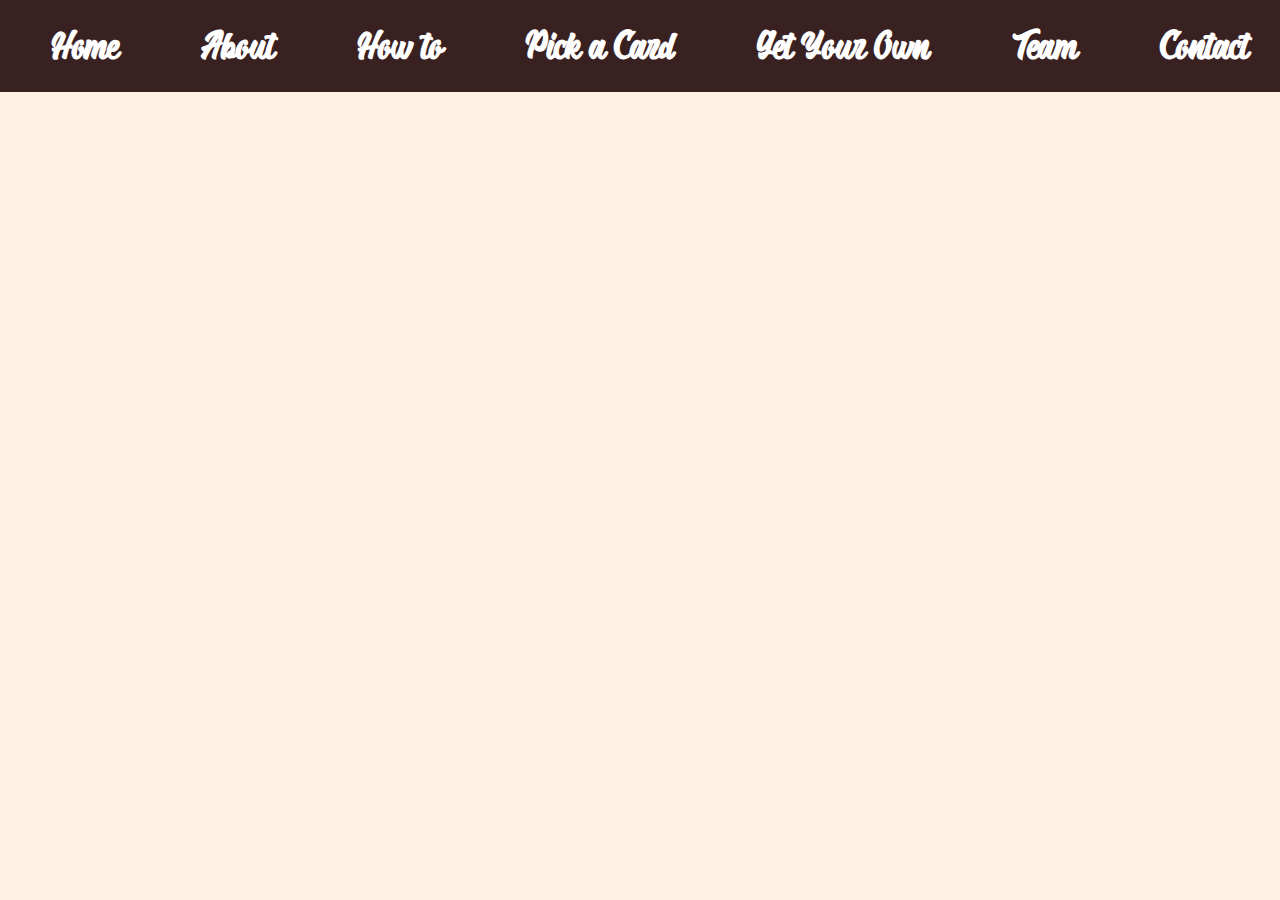
==== index.html @ b7a6a22b "Update index.html" ====
<!DOCTYPE html>
<html lang="en">
  <head>
    <meta charset="UTF-8" />
    <meta name="viewport" content="width=device-width, initial-scale=1.0" />
    <title>Daily Cyclical Affirmations</title>
    <link rel="stylesheet" href="styles.css" />
  </head> 
 
  <body>
    <div class="menu-bar">
       
      <h1 onclick="showSection('home')">Home</h1>
      <h1 onclick="showSection('about')">About</h1>
      <h1 onclick="showSection('how-to')">How to</h1>
      <h1 onclick="showSection('pick-a-card')">Pick a Card</h1>
      <h1 onclick="showSection('get-your-own')">Get Your Own</h1>
      <h1 onclick="showSection('team')">Team</h1>
      <h1 onclick="showSection('contact')">Contact</h1>
    </div>

     <script src="script.js"></script>
    <style>
      /* Normal link color */
      a {
          color: rgb(243, 86, 29);  /* Change this to your desired color */
          text-decoration: none;  /* Remove underline if needed */
      }

      /* Visited link color */
      a:visited {
          color: rgb(165, 90, 9);  /* Change this to your desired color */
      }

      /* Hover link color */
      a:hover {
          color: red;  /* Change this to your desired color */
          text-decoration: underline;  /* Add underline on hover if needed */
      }

      /* Active link color */
      a:active {
          color: rgb(79, 21, 7);  /* Change this to your desired color */
      }
  </style>
    <div id="home" class="section">
      <h2>Welcome to your</h2>
      <h1>Daily Cyclical Affirmations</h1>
      <h2>stay connected</h2>
      <br /><br />
      <img src="homeimagee.png" alt="homeimagee" style="width: 40%; height: 40%;" />
      <br /><br />
      <h2>
        The affirmations were carefully co-created to serve as your daily dose
        of connection
      </h2>
      <h2>to yourself,</h2>
      <h2>your cycle,</h2>
      <h2>your emotions</h2>
      <h2>and to nature.</h2>
      <br /><br />
      <h2>
        This deck is for all women, regardless of gender, a regular or irregular
        cycle, or the presence of the uterus as an organ.
      </h2>
      <br /><br />
      <h2>A collaborative project by
        <a href="https://aarruu.com" target="_blank">aru</a> and
        <a href="https://duaraconcept.com" target="_blank">duaraconcept</a></h2>
        August, 2024 - Design and Web Development by aru</h3>
    </div>

    <div id="about" class="section" class="text-container">
      <h1>Reflections on our project</h1>
      <h1>Inspiration and design process by aru</h1>
      <h2>Charcoal and Pencil  </h2>
      <p style="text-align: left;"> Charcoal and pencil were chosen by aru as the main tools for creation of the Daily Cyclical Affirmation Cards because they are two very traditional artistic instruments derived from natural resources such as wood, sawdust, twigs or graphite. Both organic tools allowed a form of expression in drawing that offers a versatile and tactile experience of her own touch. The two encouraged a direct and intimate connection between the hand and the canvas, nurturing a distinctive style and individual expression while contemplating and paying homage to the ancient craftsmanship and illustrative techniques utilized by our ancestors.
 </p>
      <br /><br />
      <h2>Renaissance Paintings</h2>
      <p style="text-align: left;">aru found inspiration in the era of the European Renaissance (14th-17th century AC), a period synonymous with “rebirth” which marked a renewed interest in art, culture, and humanism. What caught the attention for this project was the pivotal shift in perspectives on femininity, where women’s portrayals gained newfound significance as subjects worthy of artistic representation. While this projects wants to celebrate the womb’s essence,  a “rebirth”-inspired approach from the Renaissance was embraced and also it was aimed to weave in the artistic technique of “chiaroscuro” that characterizes a strong contrast between light and dark elements which allow figures to emerge prominently from the shadows. </p>
      <br /><br />
      <h2>Diverse Body Types</h2>
      <p style="text-align: left;">In shaping this project, the focus was on portraying persons with a womb space showcasing a diverse array of body types to champion an inclusive and authentic representation of beauty. By challenging conventional beauty norms, the intention was to dismantle harmful stereotypes and to foster a more positive self-image. This approach carries a message of acceptance, celebrating the inherent beauty in the unique characteristics of each individual.
 <br> Note: Due to the inherent variability of body types, not all forms and diversity could have been fully acknowledged and depicted in this project. 

      </p>
      <br /><br />
      <h2>Fruits and Vegetables </h2>
      <p style="text-align: left;">aru drew a metaphorical connection between the ovarian cycle and the enchanting process of fruit and vegetable growth and ripening: she imagined the ovaries akin to the fertile soil from which the diverse array of fruits or vegetables emerges - just like a garden yielding a variety of fruits/vegetables, the ovaries orchestrate the delicate dance of life, producing an array of possibilities and abundance. The analogy underscores the essence of fertility, portraying ovaries as the source of life’s sweet harvest - like a flourishing orchard, the ovaries manifest the potential for new beginnings, each fruit symbolizing the potential for the creation of life in its most delightful forms. The presence of fruits/vegetables in these everyday cards poetically highlights how the ovaries create a fertile space, mirroring the way vegetables or fruits embody the essence of fertility and abundance. </p>
      <br /><br />
      <h2>Affirmations and Psychology</h2>
      <p style="text-align: left;">Similar to tarot cards, the Daily Cyclical Affirmation Cards are crafted to offer guidance and insight through symbolic, inspiring users to interpret the images in a personally meaningful way. While traditional tarot cards often explore broader aspects of life and destiny, affirmation cards tend to focus on delivering positive messages and fostering personal empowerment, embodying a more uplifting style and purpose. Finally, affirmations, rooted in ancient spiritual practices, have evolved into a scientifically validated method for personal growth, drawing from diverse cultures and philosophies worldwide, and are now recognized for their effectiveness in psychology and neuroscience as contemporary tools for self-improvement and well-being.
      </p>
      <br /><br />
      <h2>Slow Process </h2>
      <p style="text-align: left;">During the creation of the project, a slow process of creating one card per day was a deliberate process that aligned with the rhythm of aru’s own ovarian cycle, fostering a deeper connection between her and the artistic expression of this project where she tried to follow the expression of each phase and day. By intertwining the creative process with the ovarian cycle, it allowed the artwork to reflect and embrace the fluctuating energies and emotions experienced throughout menstrual phases, offering a daily wellspring of encouragement and empowerment. The deliberate, unhurried pace of this slow process should mirror the natural rhythm of both inner and outer experiences more authentically, standing in contrast to the often artificial and disconnected nature of fast-paced processes. After aru had created the art, duaraconcept followed the same approach with her affirmations.
      </p>
      <br /><br />
      <h2>Color Wheel</h2>
      <p style="text-align: left;">aru intentionally integrated the rich palette of the cyclical color wheel, to aim to illuminate the diverse spectrum of colors, moods, expressions, and feelings observed in nature, particularly emphasized in the rhythmic transitions across our four seasons - spring, summer, autumn, and winter. By emphasizing earthy and pastel tones it should not serve only to mirror the grounding elements inherent in nature but also evoke a rooted mood that resonates with our nervous system. Finally, the color selection seeks to foster a visual narrative that weaves together the diversity of nature and human experiences, drawing inspiration from both the natural world and the nuances of our emotional landscapes.
      </p>
      <br /><br />
      <h2>Earth and Grounding</h2>
      <p style="text-align: left;">Since during fluctuating phases of the ovarian cycle, grounding practices such as mindful walks on natural terrain or simply embracing moments on the earth, can significantly contribute to a sense of stability and balance, aru chose soil-like colors as the predominant hues on each canvas. The rationale behind this choice lies in the belief that by establishing a profound connection with the earth during the ovarian cycle we can have the capability to ground ourselves and align with the natural rhythm of our bodies. By fostering this connection, individuals may find increased resilience, emotional well-being, and a harmonious alignment with the cyclical nature of their reproductive journey. 
      </p>
      <br /><br />
      <h2>Moon Phases</h2>
      <p style="text-align: left;">Since the waxing and waning of the moon and the metaphorical association with the stages of the menstrual cycle has deep historical roots which creates a symbolic connection that resonates across various belief systems and cultural traditions, aru felt the urge to depict the moon on each card. Some belief systems and cultural traditions connect the full moon to fertility and the peak of the ovarian cycle, aligning with the notion that both lunar and menstrual cycles are approximately 28 days long. The interplay between the moon's phases, the menstrual cycle, and cultural ceremonies (lunar festivals, moon ceremonies, harvesting and planting activities, moon-based rituals as part of personal well-being, acknowledgement of the moon’s influence on bodily cycles, symbolic festivals, letting go rituals, and else) weaves a fascinating narrative that spans centuries. This tapestry not only reflects the interconnectedness of nature and human experience but also underscores the enduring significance of celestial rhythms in shaping cultural practices and personal rituals.
      </p>
      <br /><br />
      <h2>Various Emotions</h2>
      <p style="text-align: left;">The interplay between emotions and the menstrual cycle unfolds as a dynamic and intricate dance, shaped by the ebb and flow of hormonal changes throughout the ovarian cycle and the phases of a cycle exert a profound impact on emotional experiences, shaping a person’s inner landscape in a cyclical manner. Since the synergy between emotions and the menstrual cycle is a multifaceted interplay, woven into the fabric of people with menstrual cycle’s experiences, aru wanted to give allowance, recognition, and expression of a diverse range of feelings so that the cards can find broad correspondence and support. The creation and utilization of these cards should stand as an affirmation to the recognition and celebration of the cyclical journey, offering a tangible and empowering tool for navigating the emotional nuances inherent in the ovarian cycle. 
<br>
        Note: Due to the inherent variability of individual cycles, not all emotions and fluctuations could have been fully acknowledged and depicted in this project since we have to recognize the unique and diverse experience within each menstrual cycle. 
        </p>
        <br /><br />
      <h1>Cyclical wisdom by duaraconcept</h1>
      <h2>Circadian and infradian rhythm
      </h2>
      <p style="text-align: left;">Do you notice a change in your energy, body, mind and feelings during the month? The changes are based on the ever-changing hormones of the menstrual cycle, which can roughly be categorized into 4 phases and show a resemblance to the four seasons of nature. The only difference is that the menstrual cycle starts with winter (day 1 = start of the period). Always remember that this is a textbook cycle, which is supposed to be an orientation - there are as many variations to it as there are women on earth.
        <br style="text-align: left;">MENSTRUATION (~days 1-5) • Winter • when hormones are lowest • shedding of uterine lining “letting go of everything that no longer serves, setting of new intentions for the new cycle” 
        
        <br style="text-align: left;">FOLLICULAR (~days 6-13) • Spring • Estrogen rises • growth "striving, social, planning"
        <br style="text-align: left;"> OVULATION (~day 14) • Summer • Estrogen peaking • fertile “time to shine, juiciness is ON” 
        
        <br style="text-align: left;">LUTEAL (~days 15-29) • Autumn/Fall (most misunderstood time of the cycle) • Progesterone-dominant phase • hormones think you're pregnant “focus, problem-solving, intuition, truth-speaking”
        </p>
        <br /><br />
        <h2>Four phases of the menstrual cycle: feeling all the feels</h2>
      <p style="text-align: left;">The ovarian and menstrual cycle are just some of many phases and cycles that a woman experiences. Think of certain life stages or relevant life events from the first bleed (menarche), birthing of babies or projects, and the phase of menopause transitioning a woman into her very wise years. This deck also serves to re-connect to the cyclical wisdom of life and about the cyclical nature of women in particular.
      </p>
      <br /><br />
      <h2>Phases of life and a woman</h2>
      <p style="text-align: left;">The ovarian and menstrual cycle are just some of many phases and cycles that a woman experiences. Think of certain life stages or relevant life events from the first bleed (menarche), birthing of babies or projects, and the phase of menopause transitioning a woman into her very wise years. This deck also serves to re-connect to the cyclical wisdom of life and about the cyclical nature of women in particular.
      </p>
      <br /><br />
      <h2>We are nature: moon connection</h2>
      <p style="text-align: left;">The moon is a beautiful symbol on the outside reminding us about the cyclicality of life and of us women. Just like the waning and waxing of the moon, women are constantly changing, dying and being reborn through every menstrual cycle. In many traditions the moon is associated with the feminine (yin) whereas the sun symbolizes the masculine (yang). Women can also feel a deep connection to the moon, as the cycle is also around 28 days. We are nature!
      </p>
      <br /><br />
      <h2>Cyclical living as empowerment</h2>
      <p style="text-align: left;">Knowing about the menstrual cycle and the hormonal changes during the cycle is empowering because the change in feelings, emotions, energy levels and body and thought patterns are no longer an overwhelming surprise (just imagine the moment, when you are not surprised that PMS is kicking-in), but an opportunity to better understand yourself. Cyclical living is a wonderful way to get to know yourself better, understand your needs, feel healthier and happier, and achieve goals and objectives in life with ease.
      </p>
      <br /><br />
      <h1>Acknowledgments</h1>
      <p style="text-align: left;" >This project was supported by aru's research grant funded by the Portuguese Recovery and Resilience Program (PRR), IAPMEI/ANI/FCT under Agenda C645022399-00000057 (eGamesLab).</p>
    </div>

    <div id="how-to" class="section">
      <h1>First step</h1>
      <h2>Pick one card per day.</h2>
      <br /><br />
      <h1>Second step</h1>
      <h2>First, look at the picture.</h2>
      <h2>What do you feel when you look at the drawing?</h2>
      <h2>What impulses arise?</h2>
      <br /><br />
      <h1>Third step</h1>
      <h2>Now, read the affirmations.</h2>
      <h2>
        Close your eyes and let the words together with the drawing arrive in
        your body.
      </h2>
      <br /><br />
      <h1>Fourth step</h1>
      <h2>Take the impulse into your day.</h2>
      <br /><br />
      <h1>Repeat tomorrow</h1>
    </div>

  <div id="pick-a-card" class="section hidden">
      <section id="game-section">
          <div class="card-container" id="card-container">
              <!-- Cards will be dynamically added here -->
          </div>
      </section>
  </div>

    <script src="script.js"></script>
    



    <div id="team" class="section">
      <h1>About us</h1>
      <h2>aru</h2>
      <p style="text-align: left;">
        aru (Anna Rebecca Unterholzner, PhD) is a transdisciplinary artist, designer,
        teacher, and researcher. 
        She is interested in emotions, feelings,
        neuroaesthetics, gender studies, transdisciplinary art and somatic practices. 
        Currently, she is a post-doctoral researcher at the eGames Lab and the Interactive Technologies Institute (ITI/LARSyS), Portugal and teaches at the Macromedia University of Applied Sciences, Germany. For more information <a href="https://www.aarruu.com" target="_blank">www.aarruu.com</a> 
      </p>
      <br /><br />
      <h2>duaraconcept</h2>
      <p style="text-align: left;">
        Krista Handorfer is the founder of duaraconcept, a holistic way of
        living with the menstrual cycle to re-connect to the female body and the
        self through yoga and cyclical wisdom. She specializes in yoga for
        women’s health and wellbeing, self-care practices and hormone balance to
        overcome cyclical and hormonal challenges, like painful periods or the
        absence of a cycle, to co-create a life full of purpose and joie de
        vivre.  For more information <a href="https://www.duaraconcept.com" target="_blank">www.duaraconcept.com</a> </p>
       
      <br /><br />
      <h2>Our history and the collaboration of Daily Cyclical Affirmations</h2>
      <p style="text-align: left;">
        aru and duaraconcept met on a student exchange in St. Petersburg in 2013 and never split again
        afterwards. Their passion for yoga, nature connection, creativity,
        technology, authenticity, continuous learning, and the way of the
        feminine has built their friendship into co-operation and creation. After aru created the logo for Krista for duaraconcept, they
        continued their creative journey. The result of their second project is
        this earthy feminine deck of the Daily Cyclical Affirmations that supports daily connection to oneself. As aru initiated the project, duaraconcept
        immediately jumped on board. Then both worked carefully on the general
        concept. After that aru created art, design, analog and digital card
        deck and app, and duaraconcept developed the mindful affirmations.
        Finally, they both wrote about their processes and knowledge which you can read in the "About" section.
      </p>
    </div>

    <div id="get-your-own" class="section">
      <h1>Our products</h1>
      <h2>Card Deck</h2>
      <p> Coming soon ! </p>
      <p><a href="https://aarruu.etsy.com" target="_blank">Etsy Shop</a></p>
      <br /><br />
      <h2>Mobile Wallpapers</h2>
      <br /><br />
      <img src="wallpaper1.png" alt="wallpaper1" style="width: 20%; height: 20%;" />  <img src="wallpaper2.png" alt="wallpaper2" style="width: 20%; height: 20%;" /> <img src="wallpaper3.png" alt="wallpaper3" style="width: 20%; height: 20%;" />
      <br /><br />
      <p><a href="https://aarruu.etsy.com" target="_blank">Etsy Shop</a></p>
      <br /><br />
      <h2>Prints</h2>
       <br /><br />
      <img src="print1.jpeg" alt="print1" style="width: 20%; height: 20%;" />  <img src="print2.jpeg" alt="print2" style="width: 20%; height: 20%;" /> <img src="print3.jpeg" alt="print3" style="width: 20%; height: 20%;" />
      <br /><br />
      <p><a href="https://www.inprnt.com/gallery/aarruu/" target="_blank">Inprnt Shop</a></p>
      <br /><br />
     <p>For other inquiries, drop us a message! </p>
    </div>

    <div id="contact" class="section">
      <h1>Contact Us</h1>
      <h2>Daily Cyclical Affirmations </h2> 
      <p>Email: <a href="mailto:dailycyclicalaffirmations@gmail.com">dailycyclicalaffirmations@gmail.com</a><br>
        Website: <a href="https://www.dailycyclicalaffirmations.com" target="_blank">www.dailycyclicalaffirmations.com</a></p>
        <br /><br />
        <h2>aru</h2>
      <p>Email: <a href="mailto:aaaaarrruuu@gmail.com">aaaaarrruuu@gmail.com</a><br>
        Website: <a href="https://www.aarruu.com" target="_blank">www.aarruu.com</a></p></p>
        <br /><br />
        <h2>duaraconcept</h2>
      <p>Email: <a href="mailto:contact@cardgame.com">contact@cardgame.com</a><br>
        Website: <a href="https://www.duaraconcept.com" target="_blank">www.duaraconcept.com</a></p></p>
      
    </div>

    <script src="scripts.js"></script>
  </body>
</html>
---- styles.css ----
@font-face {
  font-family: "Chalkiez-Regular";
  src: url("Chalkiez-Regular.ttf") format("truetype");
}

@font-face {
  font-family: "The Hungry";
  src: url("The Hungry.otf") format("opentype");
}

@font-face {
  font-family: "lambda.regular";
  src: url("lambda.regular.ttf") format("truetype");
}

:root {
  --background-color: #fef2e3; /* Background color for the body */
  --menu-bar-background: #3a2121; /* Background color for the menu bar */
  --menu-bar-font-color: #ffffff; /* Font color for the menu bar */
  --section-background: #fef2e3; /* Background color for sections */
  --section-font-color: #3a2121; /* Font color for sections */
  --menu-bar-font-hover: #ff6347; /* Color on hover */
  --menu-bar-font-active: #ffa07a; /* Color on click */
}

/* Body Styling */
body {
  text-align: center;
  font-family: "Open Sans", sans-serif;
  margin: 0;
  padding: 0;
  background-color: var(--background-color);
}

/* Menu Bar Styling */
.menu-bar {
  display: flex;
  justify-content: space-around; /* Spread out menu items */
  flex-wrap: wrap; /* Ensure items wrap on smaller screens */
  background-color: var(--menu-bar-background);
  padding: 10px;
  position: fixed;
  top: 0;
  width: 100%;
  z-index: 1000;
}

.menu-bar h1 {
  margin: 10px;
  color: var(--menu-bar-font-color);
  font-family: "The Hungry", serif;
  cursor: pointer;
  transition: color 0.3s ease; /* Smooth transition for hover */
  font-size: clamp(1rem, 2vw, 1.8rem); /* Font size responsive to screen size */
}

.menu-bar h1:hover {
  color: var(--menu-bar-font-hover); /* Change color when hovered */
}

.menu-bar h1.active {
  color: var(--menu-bar-font-active); /* Change color when active */
}

/* Section Styling */
.section {
  display: none; /* Hide sections by default */
  margin-top: 100px; /* Space for the fixed menu bar */
  padding: 20px;
  background-color: var(--section-background);
  color: var(--section-font-color);
}

h1 {
  font-family: "The Hungry", serif;
}

h2 {
  font-family: "Chalkiez-Regular", serif;
}

h3 {
  font-family: "lambda.regular", sans-serif;
}


/* Ensure images are responsive */
img {
  width: 150px;
  margin: 10px;
  max-width: 100%; /* Ensure images don’t overflow on smaller screens */
}

#game-section {
  display: flex;
  justify-content: center;
  align-items: center;
  height: 100vh; 
}

.card-container {
  position: relative;
  width: 500px; 
  height: 500px; 
  margin: 0 auto; 
}

.card {
  position: absolute;
  width: 160px; 
  height: 290px; 
  background: url("backk.png") no-repeat center;
  background-size: cover;
  border-radius: 8px;
  cursor: pointer;
  transition: transform 0.3s ease;
}

.card.selected {
  background-size: cover;
  transform: scale(3);
  z-index: 10;
}

.hidden {
  display: none;
}
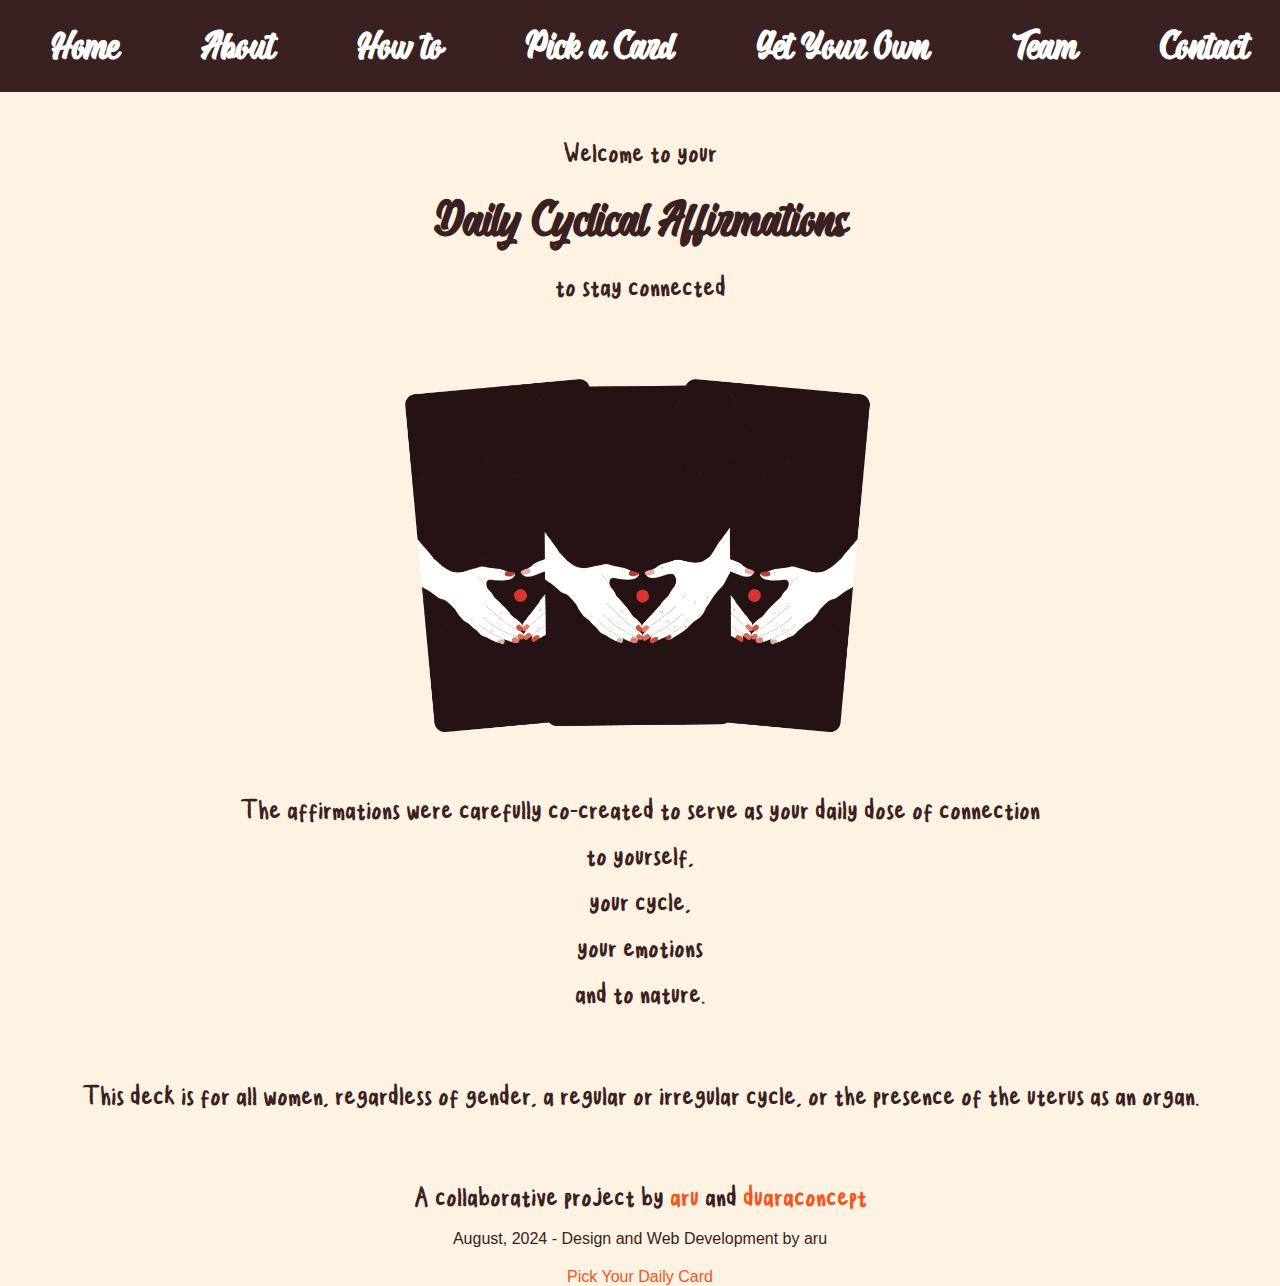
==== commit a246926d: "Update index.html" ====
--- a/index.html
+++ b/index.html
@@ -46,7 +46,7 @@
     <div id="home" class="section">
       <h2>Welcome to your</h2>
       <h1>Daily Cyclical Affirmations</h1>
-      <h2>stay connected</h2>
+      <h2>to stay connected</h2>
       <br /><br />
       <img src="homeimagee.png" alt="homeimagee" style="width: 40%; height: 40%;" />
       <br /><br />
@@ -68,6 +68,8 @@
         <a href="https://aarruu.com" target="_blank">aru</a> and
         <a href="https://duaraconcept.com" target="_blank">duaraconcept</a></h2>
         August, 2024 - Design and Web Development by aru</h3>
+    </div>
+ <a href="#pick-a-card" class="pick-card-button">Pick Your Daily Card</a>
     </div>
 
     <div id="about" class="section" class="text-container">
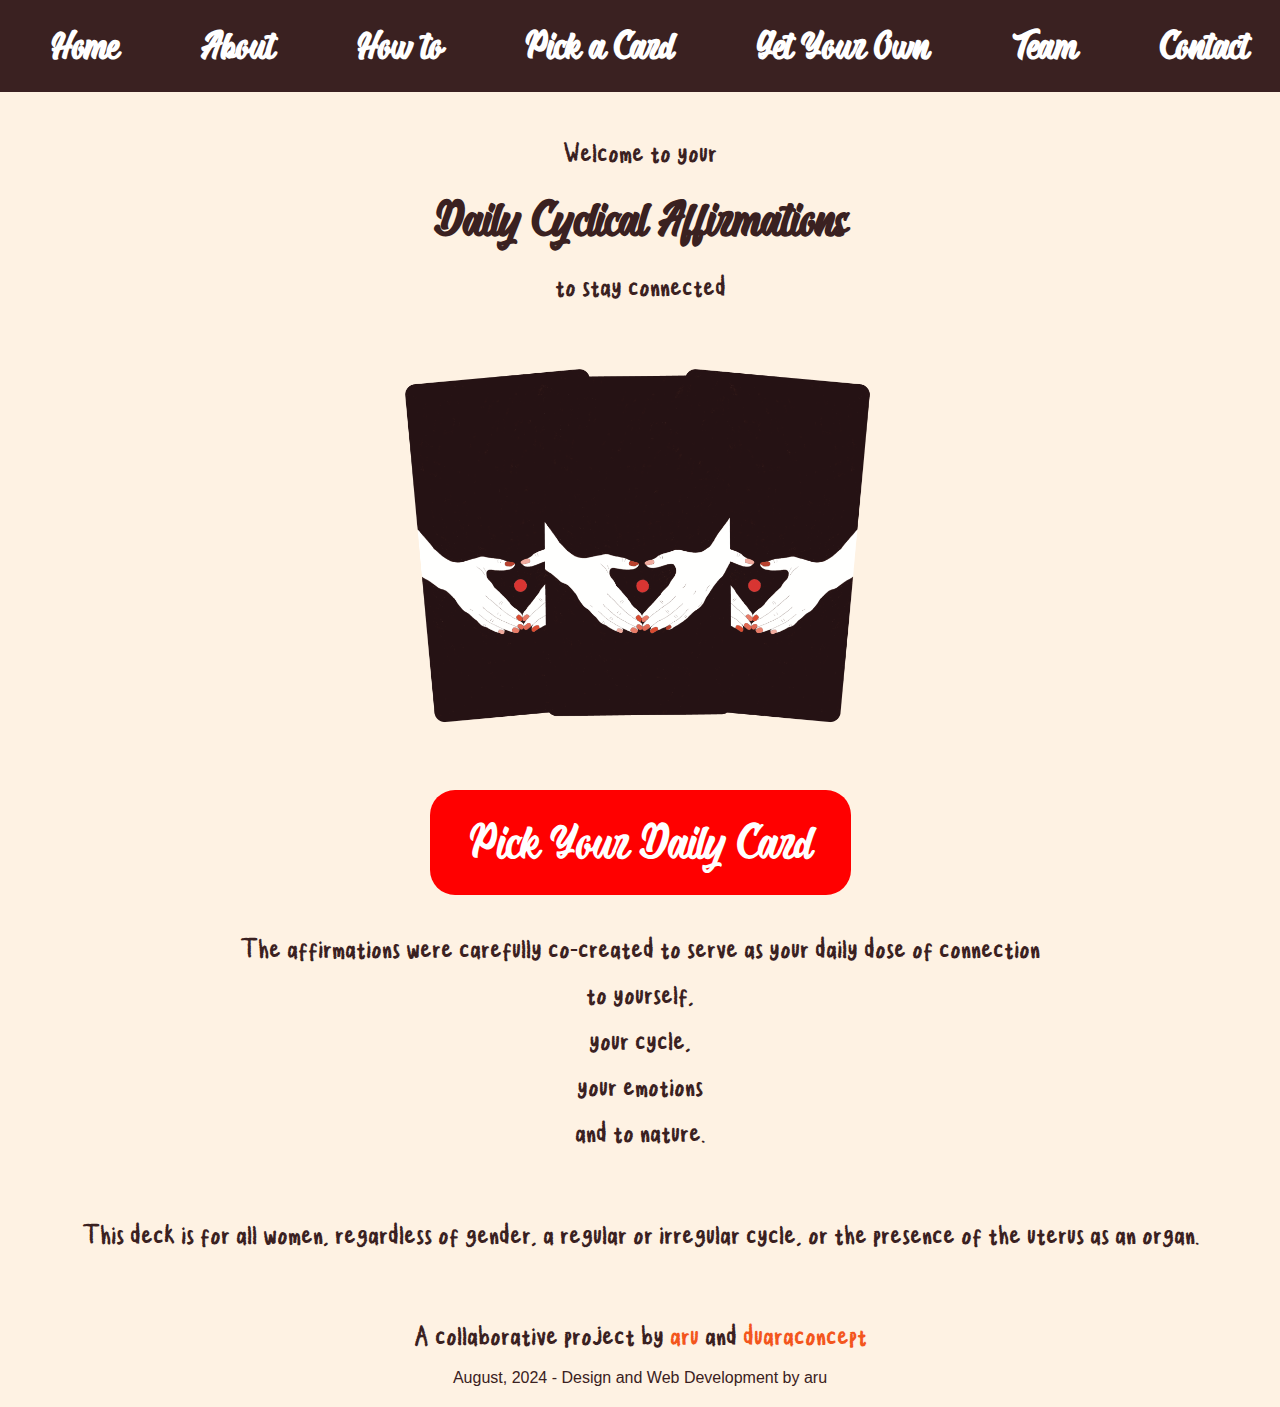
==== commit 6d3b7702: "Update index.html" ====
--- a/index.html
+++ b/index.html
@@ -50,6 +50,7 @@
       <br /><br />
       <img src="homeimagee.png" alt="homeimagee" style="width: 40%; height: 40%;" />
       <br /><br />
+       <a href="#pick-a-card" class="pick-card-button">Pick Your Daily Card</a>
       <h2>
         The affirmations were carefully co-created to serve as your daily dose
         of connection
@@ -69,7 +70,7 @@
         <a href="https://duaraconcept.com" target="_blank">duaraconcept</a></h2>
         August, 2024 - Design and Web Development by aru</h3>
     </div>
- <a href="#pick-a-card" class="pick-card-button">Pick Your Daily Card</a>
+
     </div>
 
     <div id="about" class="section" class="text-container">
--- a/styles.css
+++ b/styles.css
@@ -125,3 +125,66 @@
 .hidden {
   display: none;
 }
+/* Style for the button */
+/* Style for the button */
+.pick-card-button {
+  display: inline-block;
+  background-color: red;
+  color: white;
+  font-size: 2em;
+  padding: 20px 40px;
+  text-align: center;
+  border-radius: 25px;
+  border: none;
+  cursor: pointer;
+  text-decoration: none;
+  position: relative;
+  top: 20px; /* Adds space between the image and the button */
+  margin-bottom: 40px; /* Space below the button */
+
+  /* Font customization */
+  font-family: "The Hungry", sans-serif; /* Change to your desired font family */
+  font-style: normal; /* Options: normal, italic, oblique */
+ /* font-weight: bold; /* Options: normal, bold, 100-900 */
+ /* font-size: 2em; /* Change size of the font */
+}
+
+.pick-card-button:hover {
+  background-color: darkred;
+  font-style: italic; /* Example of changing the font style on hover */
+}
+
+/* Normal link color */
+a {
+  color: rgb(243, 86, 29);
+  text-decoration: none;
+}
+
+/* Visited link color */
+a:visited {
+  color: rgb(165, 90, 9);
+}
+
+/* Hover link color */
+a:hover {
+  color: red;
+}
+
+/* Active link color */
+a:active {
+  color: rgb(79, 21, 7);
+}
+
+/* Image container styles */
+#home img {
+  width: 40%;
+  height: 40%;
+  display: block;
+  margin: 0 auto; /* Centers the image */
+}
+
+/* Home section container */
+#home {
+  text-align: center;
+}
+
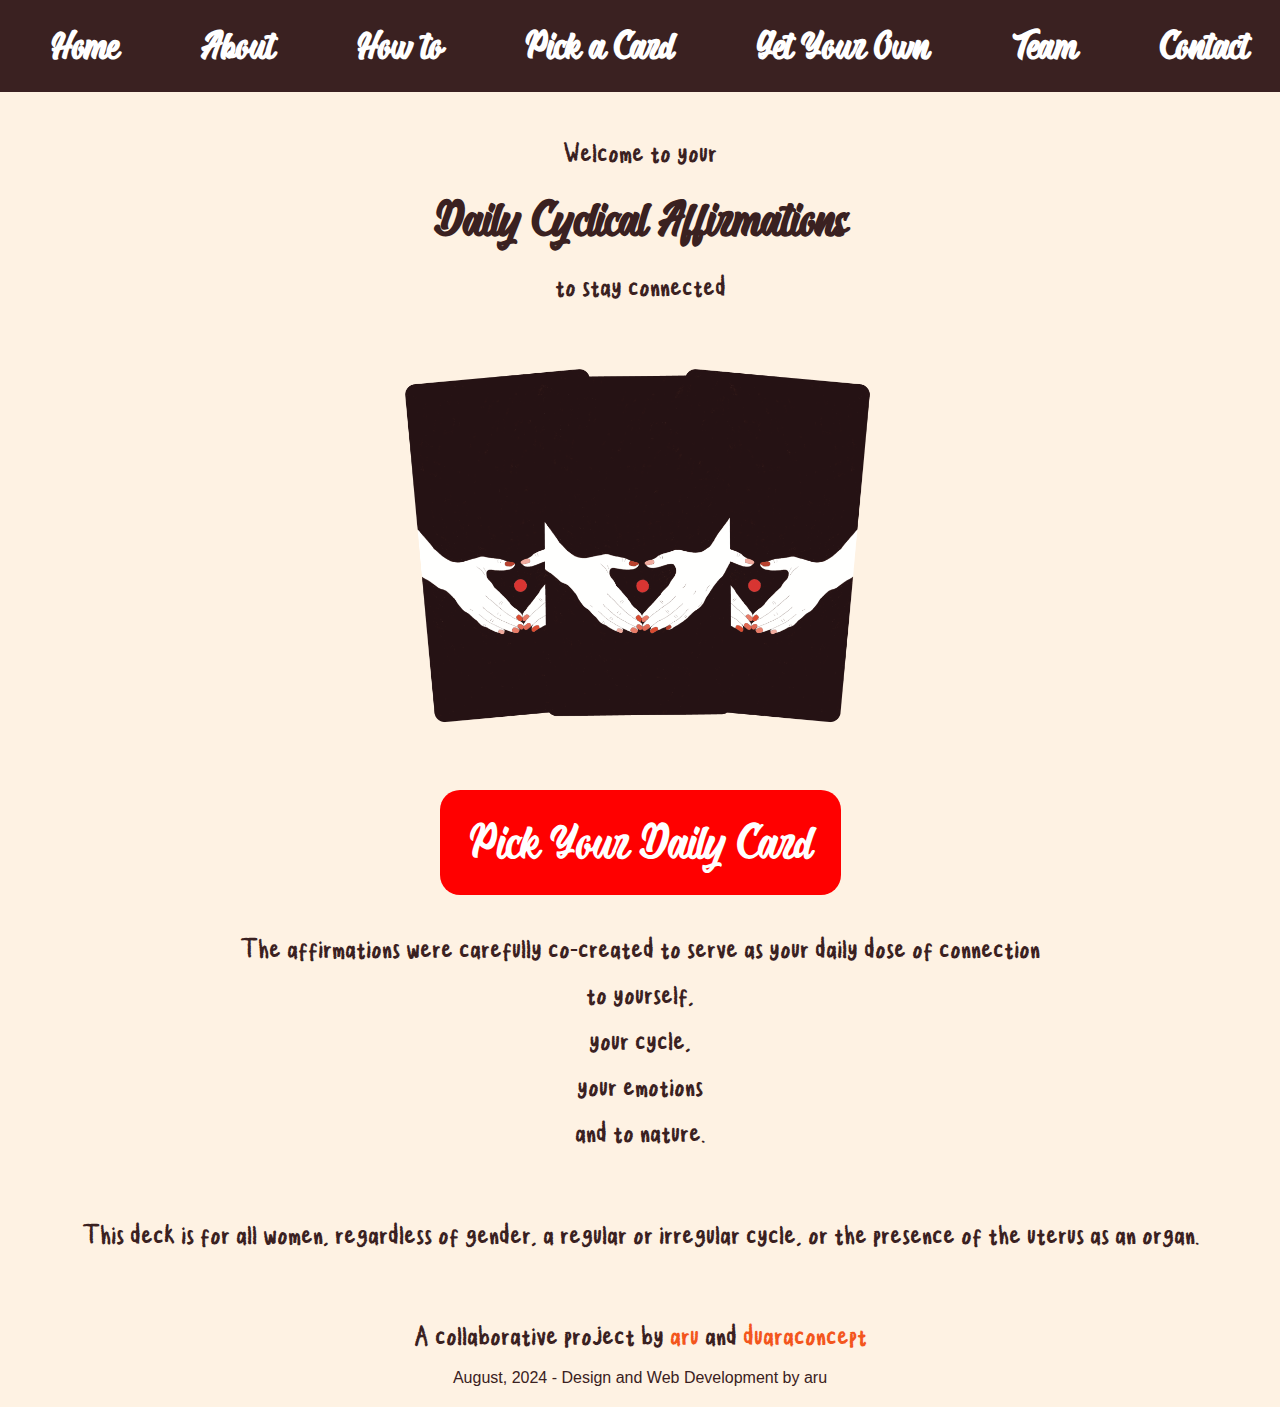
==== commit e9082383: "Update index.html" ====
--- a/index.html
+++ b/index.html
@@ -193,7 +193,7 @@
         teacher, and researcher. 
         She is interested in emotions, feelings,
         neuroaesthetics, gender studies, transdisciplinary art and somatic practices. 
-        Currently, she is a post-doctoral researcher at the eGames Lab and the Interactive Technologies Institute (ITI/LARSyS), Portugal and teaches at the Macromedia University of Applied Sciences, Germany. For more information <a href="https://www.aarruu.com" target="_blank">www.aarruu.com</a> 
+        For more information <a href="https://www.aarruu.com" target="_blank">www.aarruu.com</a> 
       </p>
       <br /><br />
       <h2>duaraconcept</h2>
--- a/styles.css
+++ b/styles.css
@@ -126,15 +126,14 @@
   display: none;
 }
 /* Style for the button */
-/* Style for the button */
 .pick-card-button {
   display: inline-block;
   background-color: red;
   color: white;
   font-size: 2em;
-  padding: 20px 40px;
+  padding: 20px 30px;
   text-align: center;
-  border-radius: 25px;
+  border-radius: 20px;
   border: none;
   cursor: pointer;
   text-decoration: none;
@@ -151,18 +150,18 @@
 
 .pick-card-button:hover {
   background-color: darkred;
-  font-style: italic; /* Example of changing the font style on hover */
+  /*font-style: italic; /* Example of changing the font style on hover */
+}
+
+/* Smooth scrolling for anchor links */
+html {
+  scroll-behavior: smooth;
 }
 
 /* Normal link color */
 a {
   color: rgb(243, 86, 29);
   text-decoration: none;
-}
-
-/* Visited link color */
-a:visited {
-  color: rgb(165, 90, 9);
 }
 
 /* Hover link color */
@@ -188,3 +187,9 @@
   text-align: center;
 }
 
+/* The "Pick a Card" section */
+#pick-a-card {
+  padding: 40px 20px;
+  text-align: center;
+}
+
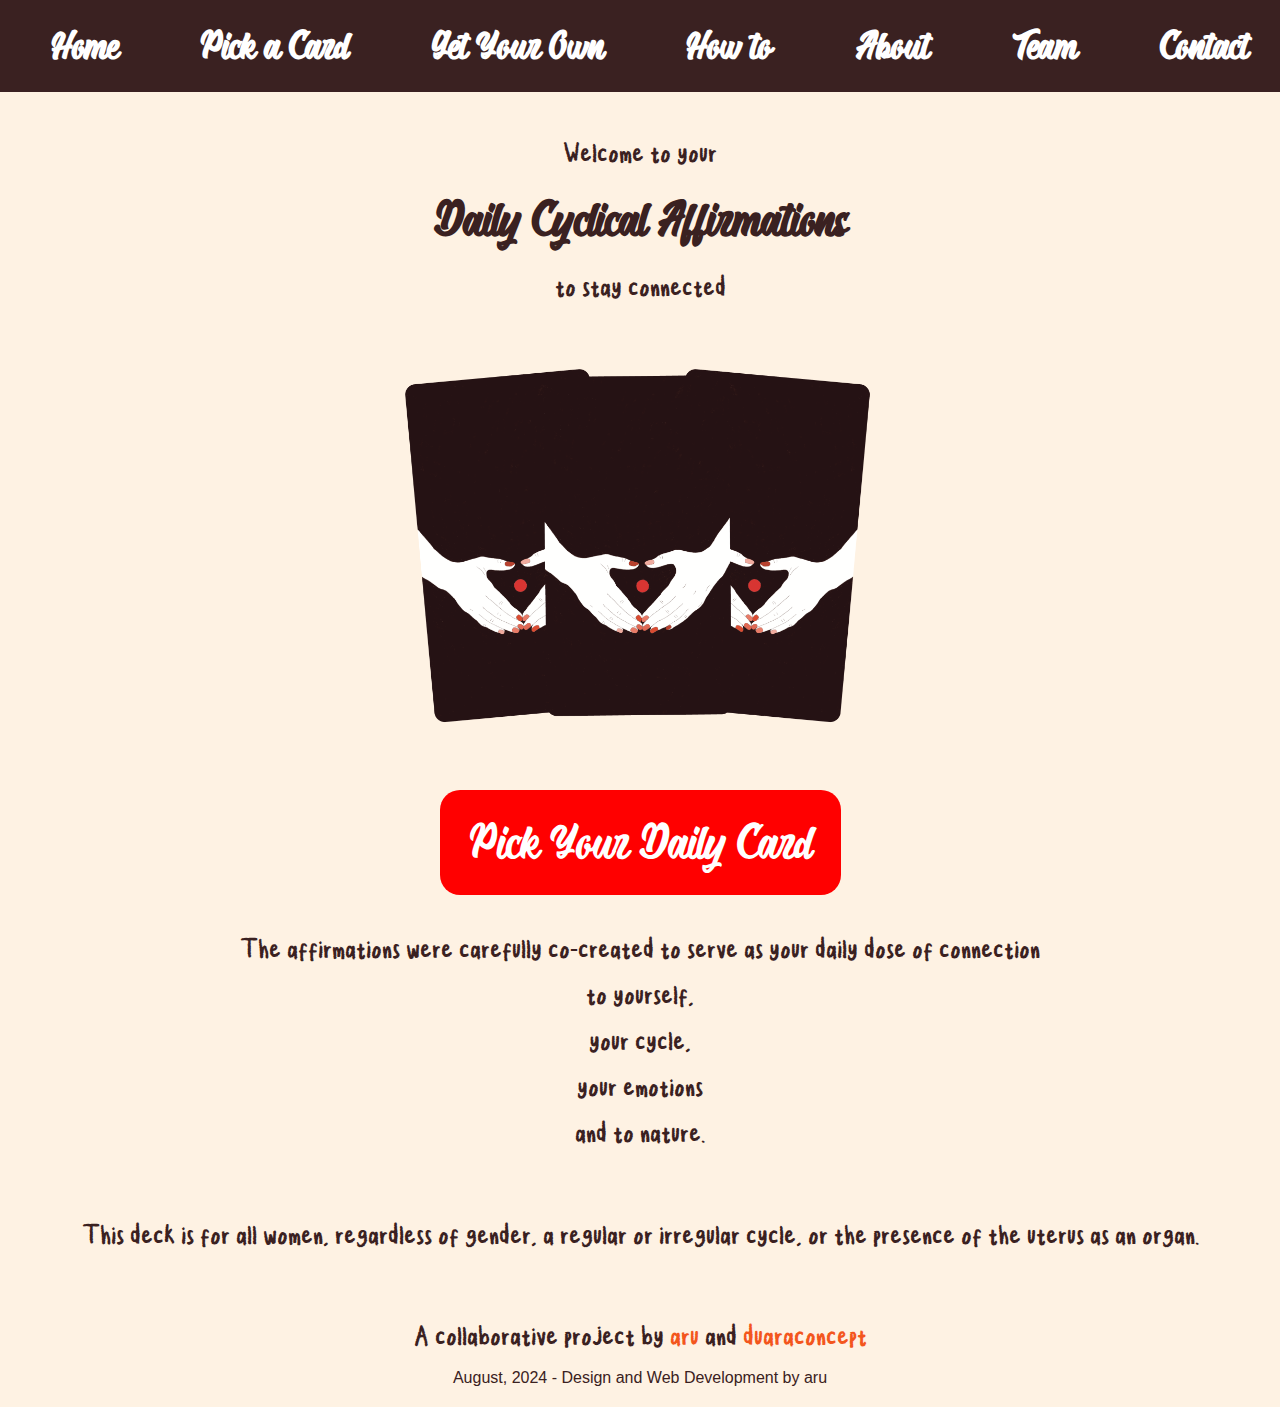
==== commit 8ad7d94f: "Update index.html" ====
--- a/index.html
+++ b/index.html
@@ -11,10 +11,10 @@
     <div class="menu-bar">
        
       <h1 onclick="showSection('home')">Home</h1>
-      <h1 onclick="showSection('about')">About</h1>
-      <h1 onclick="showSection('how-to')">How to</h1>
       <h1 onclick="showSection('pick-a-card')">Pick a Card</h1>
       <h1 onclick="showSection('get-your-own')">Get Your Own</h1>
+      <h1 onclick="showSection('how-to')">How to</h1>
+      <h1 onclick="showSection('about')">About</h1>
       <h1 onclick="showSection('team')">Team</h1>
       <h1 onclick="showSection('contact')">Contact</h1>
     </div>
@@ -50,7 +50,13 @@
       <br /><br />
       <img src="homeimagee.png" alt="homeimagee" style="width: 40%; height: 40%;" />
       <br /><br />
-       <a href="#pick-a-card" class="pick-card-button">Pick Your Daily Card</a>
+     <a href="javascript:void(0)" class="pick-card-button" onclick="showSection('pick-a-card')">Pick Your Daily Card</a>
+
+<section id="pick-a-card" style="display:none;">
+    <!-- Content for the pick-a-card section goes here -->
+    <h1>Card Selection Section</h1>
+</section>
+
       <h2>
         The affirmations were carefully co-created to serve as your daily dose
         of connection
@@ -71,8 +77,63 @@
         August, 2024 - Design and Web Development by aru</h3>
     </div>
 
-    </div>
-
+ <div id="pick-a-card" class="section hidden">
+      <section id="game-section">
+          <div class="card-container" id="card-container">
+              <!-- Cards will be dynamically added here -->
+          </div>
+      </section>
+  </div>
+
+    <script src="script.js"></script>
+    
+    </div>
+
+
+ <div id="get-your-own" class="section">
+      <h1>Our products</h1>
+      <h2>Card Deck</h2>
+      <p> Coming soon ! </p>
+      <p><a href="https://aarruu.etsy.com" target="_blank">Etsy Shop</a></p>
+      <br /><br />
+      <h2>Mobile Wallpapers</h2>
+      <br /><br />
+      <img src="wallpaper1.png" alt="wallpaper1" style="width: 20%; height: 20%;" />  <img src="wallpaper2.png" alt="wallpaper2" style="width: 20%; height: 20%;" /> <img src="wallpaper3.png" alt="wallpaper3" style="width: 20%; height: 20%;" />
+      <br /><br />
+      <p><a href="https://aarruu.etsy.com" target="_blank">Etsy Shop</a></p>
+      <br /><br />
+      <h2>Prints</h2>
+       <br /><br />
+      <img src="print1.jpeg" alt="print1" style="width: 20%; height: 20%;" />  <img src="print2.jpeg" alt="print2" style="width: 20%; height: 20%;" /> <img src="print3.jpeg" alt="print3" style="width: 20%; height: 20%;" />
+      <br /><br />
+      <p><a href="https://www.inprnt.com/gallery/aarruu/" target="_blank">Inprnt Shop</a></p>
+      <br /><br />
+     <p>For other inquiries, drop us a message! </p>
+    </div>
+
+    <div id="how-to" class="section">
+      <h1>First step</h1>
+      <h2>Pick one card per day.</h2>
+      <br /><br />
+      <h1>Second step</h1>
+      <h2>First, look at the picture.</h2>
+      <h2>What do you feel when you look at the drawing?</h2>
+      <h2>What impulses arise?</h2>
+      <br /><br />
+      <h1>Third step</h1>
+      <h2>Now, read the affirmations.</h2>
+      <h2>
+        Close your eyes and let the words together with the drawing arrive in
+        your body.
+      </h2>
+      <br /><br />
+      <h1>Fourth step</h1>
+      <h2>Take the impulse into your day.</h2>
+      <br /><br />
+      <h1>Repeat tomorrow</h1>
+    </div>
+
+    
     <div id="about" class="section" class="text-container">
       <h1>Reflections on our project</h1>
       <h1>Inspiration and design process by aru</h1>
@@ -149,41 +210,6 @@
       <h1>Acknowledgments</h1>
       <p style="text-align: left;" >This project was supported by aru's research grant funded by the Portuguese Recovery and Resilience Program (PRR), IAPMEI/ANI/FCT under Agenda C645022399-00000057 (eGamesLab).</p>
     </div>
-
-    <div id="how-to" class="section">
-      <h1>First step</h1>
-      <h2>Pick one card per day.</h2>
-      <br /><br />
-      <h1>Second step</h1>
-      <h2>First, look at the picture.</h2>
-      <h2>What do you feel when you look at the drawing?</h2>
-      <h2>What impulses arise?</h2>
-      <br /><br />
-      <h1>Third step</h1>
-      <h2>Now, read the affirmations.</h2>
-      <h2>
-        Close your eyes and let the words together with the drawing arrive in
-        your body.
-      </h2>
-      <br /><br />
-      <h1>Fourth step</h1>
-      <h2>Take the impulse into your day.</h2>
-      <br /><br />
-      <h1>Repeat tomorrow</h1>
-    </div>
-
-  <div id="pick-a-card" class="section hidden">
-      <section id="game-section">
-          <div class="card-container" id="card-container">
-              <!-- Cards will be dynamically added here -->
-          </div>
-      </section>
-  </div>
-
-    <script src="script.js"></script>
-    
-
-
 
     <div id="team" class="section">
       <h1>About us</h1>
@@ -222,26 +248,6 @@
       </p>
     </div>
 
-    <div id="get-your-own" class="section">
-      <h1>Our products</h1>
-      <h2>Card Deck</h2>
-      <p> Coming soon ! </p>
-      <p><a href="https://aarruu.etsy.com" target="_blank">Etsy Shop</a></p>
-      <br /><br />
-      <h2>Mobile Wallpapers</h2>
-      <br /><br />
-      <img src="wallpaper1.png" alt="wallpaper1" style="width: 20%; height: 20%;" />  <img src="wallpaper2.png" alt="wallpaper2" style="width: 20%; height: 20%;" /> <img src="wallpaper3.png" alt="wallpaper3" style="width: 20%; height: 20%;" />
-      <br /><br />
-      <p><a href="https://aarruu.etsy.com" target="_blank">Etsy Shop</a></p>
-      <br /><br />
-      <h2>Prints</h2>
-       <br /><br />
-      <img src="print1.jpeg" alt="print1" style="width: 20%; height: 20%;" />  <img src="print2.jpeg" alt="print2" style="width: 20%; height: 20%;" /> <img src="print3.jpeg" alt="print3" style="width: 20%; height: 20%;" />
-      <br /><br />
-      <p><a href="https://www.inprnt.com/gallery/aarruu/" target="_blank">Inprnt Shop</a></p>
-      <br /><br />
-     <p>For other inquiries, drop us a message! </p>
-    </div>
 
     <div id="contact" class="section">
       <h1>Contact Us</h1>
--- a/styles.css
+++ b/styles.css
@@ -170,7 +170,7 @@
 }
 
 /* Active link color */
-a:active {
+/*a:active {
   color: rgb(79, 21, 7);
 }
 
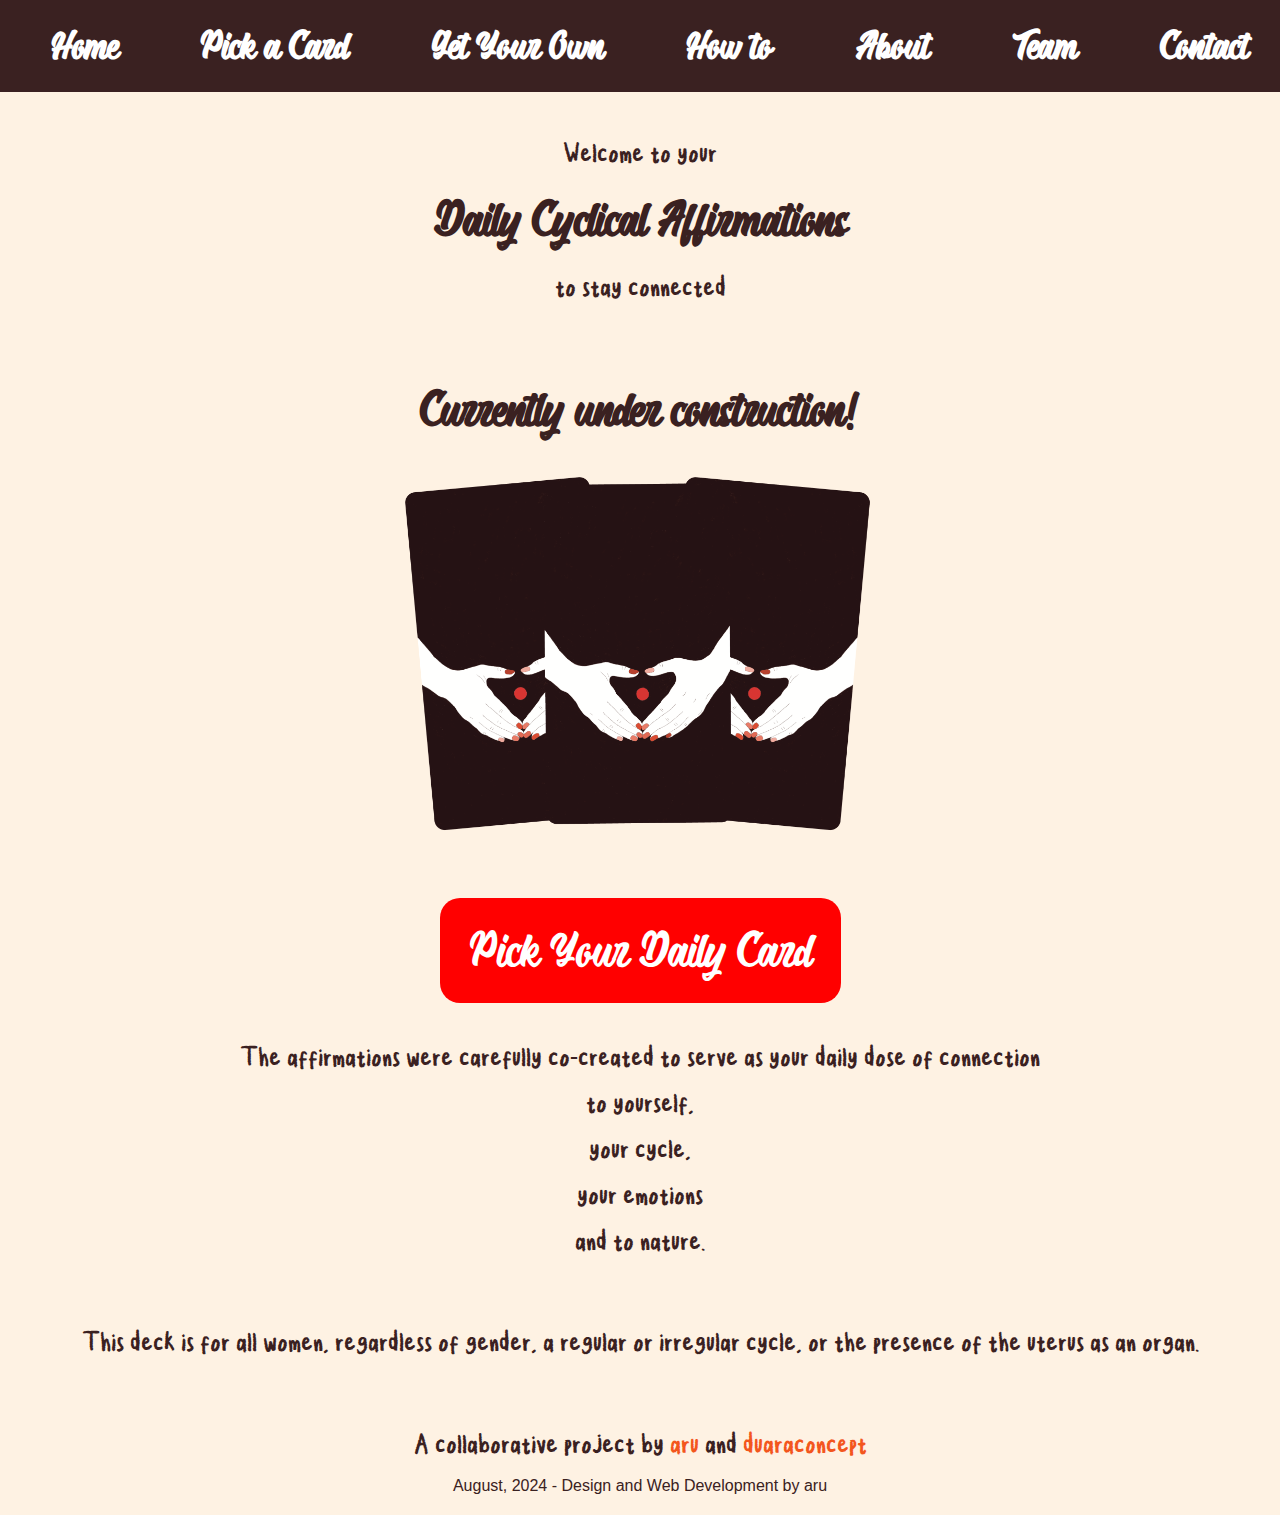
==== commit 24d21f09: "Update index.html" ====
--- a/index.html
+++ b/index.html
@@ -48,13 +48,20 @@
       <h1>Daily Cyclical Affirmations</h1>
       <h2>to stay connected</h2>
       <br /><br />
+      <h1>Currently under construction!</h1>
       <img src="homeimagee.png" alt="homeimagee" style="width: 40%; height: 40%;" />
       <br /><br />
      <a href="javascript:void(0)" class="pick-card-button" onclick="showSection('pick-a-card')">Pick Your Daily Card</a>
 
 <section id="pick-a-card" style="display:none;">
+   <div id="pick-a-card" class="section hidden">
+      <section id="game-section">
+          <div class="card-container" id="card-container">
+              <!-- Cards will be dynamically added here -->
+          </div>
+      </section>
+  </div>
     <!-- Content for the pick-a-card section goes here -->
-    <h1>Card Selection Section</h1>
 </section>
 
       <h2>
